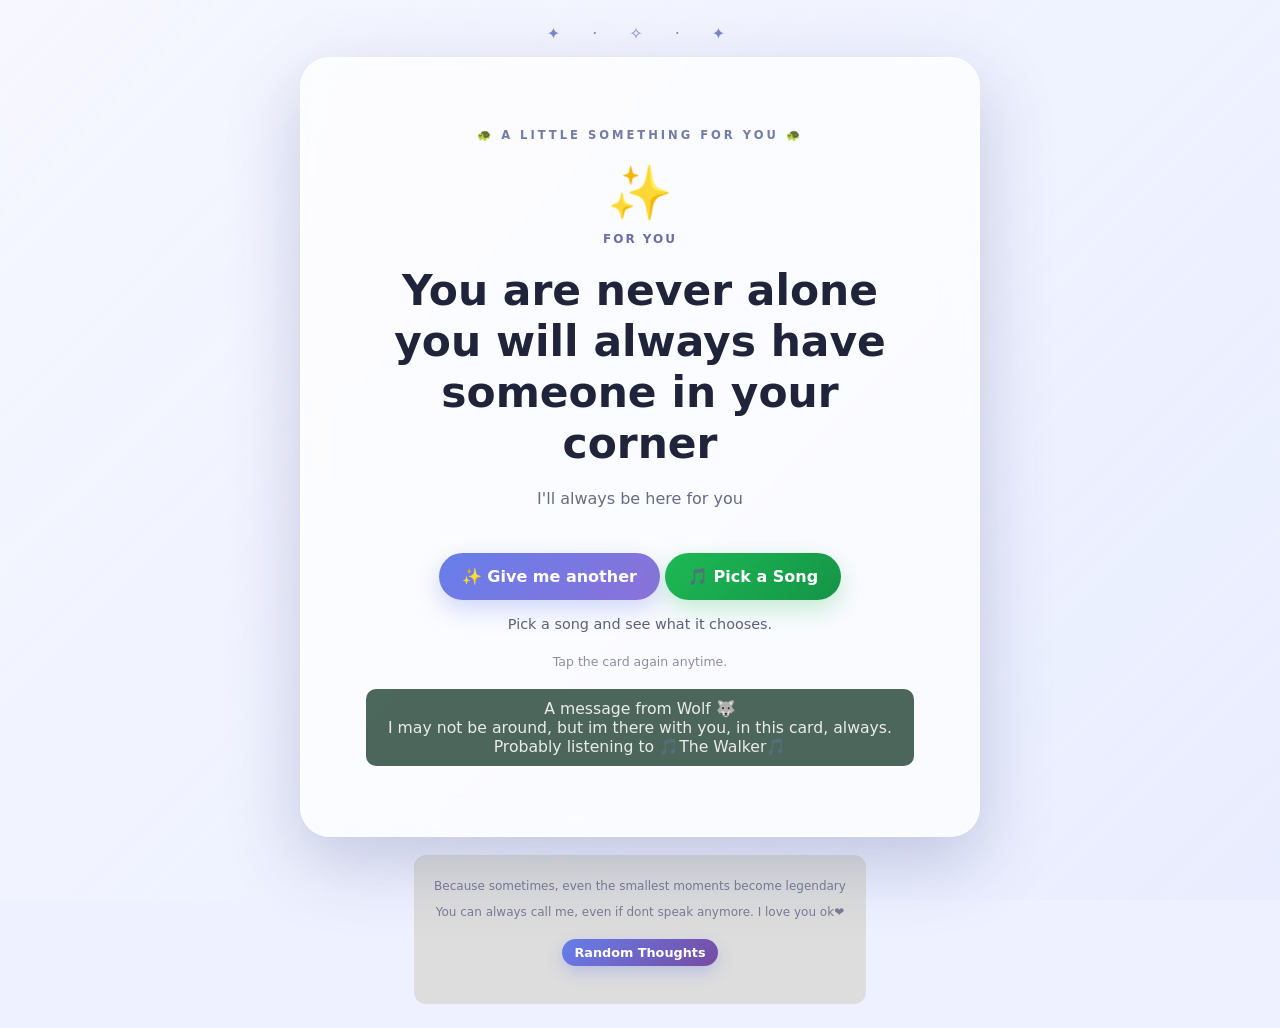
==== index.html @ e3e4c529 "Update" ====
<!DOCTYPE html>
<html lang="en">
<head>
  <meta charset="UTF-8">
  <meta name="viewport" content="width=device-width, initial-scale=1.0">
  <meta name="theme-color" content="#667eea">
  <title>🐢 A Little Something for You 💙</title>
  <link rel="stylesheet" href="style.css">
</head>

<body>
  <!--
    HAYLEA PICK-ME-UP
    ---------------------------------------------------------
    This page is intentionally simple so you can experiment.

    Main files:
      index.html  = page structure / words
      style.css   = appearance / layout / animations
      script.js   = messages / randomization / photos

    Put your own images inside the "photos" folder and add
    their filenames to the photos array in script.js.
  -->

  <!-- Background image layer -->
  <div id="background" class="background" aria-hidden="true"></div>
  <div class="background-overlay" aria-hidden="true"></div>

  <main class="app">
    <div class="sparkles" aria-hidden="true">✦　·　✧　·　✦</div>

    <section id="card" class="card" aria-live="polite">
      <div class="tiny-label">🐢 A little something for you 🐢</div>

      <div id="emoji" class="emoji">💙</div>

      <p id="category" class="category">FOR TODAY</p>

      <h1 id="message">Loading something for you...</h1>

      <p id="subtext" class="subtext">
        Take a breath. You don't have to figure everything out at once.
      </p>



      <button id="another" type="button">
        ✨ Give me another
      </button>

      <button id="spotifyRandom" type="button" class="spotify-button">
        🎵 Pick a Song
      </button>
      
      <div id="spotifyResult" class="spotify-result" aria-live="polite">
        Pick a song and see what it chooses.
      </div>

      <div class="hint">
        Tap the card again anytime.
      </div>

      <div class="special-message">
        <div class="special-message-title" id="specialTitle"></div>
        <div class="special-message-text" id="specialText"></div>
      </div>

    </section>

    <footer>
      <p>Because sometimes, even the smallest moments become legendary</p>
      <p>You can always call me, even if dont speak anymore. I love you ok❤️</p>

      <button id="randomSentenceBtn" type="button" class="sentence-button">
        Random Thoughts
      </button>

      <p id="randomSentenceResult" class="sentence-result" aria-live="polite"></p>
    </footer>
  </main>

  <script src="script.js"></script>
</body>
</html>
---- style.css ----
/*
  ============================================================
  HAYLEA PICK-ME-UP — STYLE SHEET
  ============================================================

  This is where you change how the website LOOKS.

  Want a different background?
  Change the .background section below.

  Want a darker card?
  Change .card.

  Want different button colors?
  Change button.

  Don't be afraid to experiment. CSS is very forgiving.
  ============================================================
*/

* {
  box-sizing: border-box;
}

:root {
  font-family:
    Inter,
    ui-sans-serif,
    system-ui,
    -apple-system,
    BlinkMacSystemFont,
    "Segoe UI",
    sans-serif;

  color: #20243a;
  background: #eef1ff;
}

/* ------------------------------------------------------------
   PAGE
   ------------------------------------------------------------ */

body {
  margin: 0;
  min-height: 100vh;
  overflow-x: hidden;
}

/* ------------------------------------------------------------
   ROTATING PHOTO BACKGROUND
   ------------------------------------------------------------ */

.background {
  position: fixed;
  inset: 0;
  z-index: -3;

  background-image: url("photos/default.jpg");
  background-position: center;
  background-size: cover;
  background-repeat: no-repeat;

  /*
    JavaScript changes this background image.

    The transition makes the photo fade rather than suddenly
    switching.
  */
  transition: opacity 0.7s ease, transform 1.2s ease;

  transform: scale(1.02);
}

/*
  This dark/soft layer sits over the photograph.

  Increase the last number in rgba() if you want the photo
  darker.

  Example:
    rgba(20, 25, 50, 0.65)

  Less:
    rgba(20, 25, 50, 0.25)
*/
.background-overlay {
  position: fixed;
  inset: 0;
  z-index: -2;

  background:
    linear-gradient(
      135deg,
      rgba(255, 255, 255, 0.45),
      rgba(230, 235, 255, 0.65)
    );

  backdrop-filter: blur(2px);
}

/* ------------------------------------------------------------
   MAIN LAYOUT
   ------------------------------------------------------------ */

.app {
  min-height: 100vh;

  display: flex;
  flex-direction: column;
  align-items: center;
  justify-content: center;

  padding: 24px;
}

/* ------------------------------------------------------------
   LITTLE DECORATION
   ------------------------------------------------------------ */

.sparkles {
  color: rgba(86, 99, 180, 0.75);

  letter-spacing: 8px;
  margin-bottom: 12px;

  animation: float 3s ease-in-out infinite;
}

/* ------------------------------------------------------------
   MESSAGE CARD
   ------------------------------------------------------------ */

.card {
  width: min(680px, 100%);

  padding:
    clamp(34px, 7vw, 70px)
    clamp(25px, 7vw, 65px);

  text-align: center;

  border:
    1px solid
    rgba(255, 255, 255, 0.75);

  border-radius: 30px;

  /*
    This is the glass effect.

    Want more transparent?
      rgba(255,255,255,.55)

    Want more solid?
      rgba(255,255,255,.90)
  */
  background: rgba(255, 255, 255, 0.72);

  box-shadow:
    0 25px 70px
    rgba(63, 73, 130, 0.25);

  backdrop-filter: blur(16px);

  transition:
    transform 0.25s ease,
    box-shadow 0.25s ease;
}

/* Animation applied when a new message appears */
.card.pop {
  animation: pop 0.38s ease;
}

/* ------------------------------------------------------------
   TEXT
   ------------------------------------------------------------ */

.tiny-label {
  text-transform: uppercase;

  letter-spacing: 3px;

  font-size: 0.72rem;
  font-weight: 700;

  color: #727aa6;
}

.emoji {
  font-size: 3.3rem;
  margin: 20px 0 8px;
}

.category {
  margin: 0;

  font-size: 0.75rem;
  font-weight: 800;

  letter-spacing: 2px;

  color: #6870a5;
}

h1 {
  margin: 20px auto 16px;

  max-width: 570px;

  font-size:
    clamp(1.65rem, 5vw, 2.65rem);

  line-height: 1.2;

  font-weight: 750;
}

.subtext {
  margin:
    0 auto
    30px;

  max-width: 510px;

  color: #666b82;

  line-height: 1.6;

  font-size: 1rem;
}

/* ------------------------------------------------------------
   BUTTON
   ------------------------------------------------------------ */

button {
  border: 0;

  border-radius: 999px;

  padding:
    14px
    23px;

  font: inherit;

  font-weight: 750;

  color: white;

  background:
    linear-gradient(
      135deg,
      #667eea,
      #8b72d9
    );

  box-shadow:
    0 9px 25px
    rgba(102, 126, 234, 0.3);

  cursor: pointer;

  transition:
    transform 0.18s ease,
    box-shadow 0.18s ease;
}

button:hover {
  transform: translateY(-2px);

  box-shadow:
    0 12px 30px
    rgba(102, 126, 234, 0.38);
}

button:active {
  transform: translateY(0);
}

button:focus-visible {
  outline:
    3px solid
    rgba(102, 126, 234, 0.4);

  outline-offset: 4px;
}

.spotify-button {
  margin-top: 12px;
  background: linear-gradient(135deg, #1db954, #159447);
  box-shadow: 0 9px 25px rgba(29, 185, 84, 0.25);
}

.spotify-button:hover {
  box-shadow: 0 12px 30px rgba(29, 185, 84, 0.34);
}

.spotify-result {
  margin: 14px auto 0;
  max-width: 560px;
  color: #596078;
  font-size: 0.9rem;
  line-height: 1.5;
  min-height: 1.4em;
}

.hint {
  margin-top: 18px;

  font-size: 0.78rem;

  color: #8a8da0;
}

.special-message {
  margin-top: 20px;

  font-size: 0.98rem;

  color: rgba(234, 235, 236, 1);

  background: rgba(18, 53, 36, 0.75);
  padding: 10px 18px;
  border-radius: 10px;
}

/* ------------------------------------------------------------
   FOOTER
   ------------------------------------------------------------ */

footer {
  margin-top: 18px;

  color: #777c98;

  font-size: 0.75rem;

  text-align: center;
  
  background: rgba(220, 220, 220, 0.95);
  padding: 12px 20px;
  border-radius: 12px;
}

.sentence-button {
  margin-top: 8px;
  padding: 6px 12px;
  font-size: 0.8rem;
  border: none;
  border-radius: 999px;
  cursor: pointer;
  color: #fff;
  background: linear-gradient(135deg, #667eea, #764ba2);
  box-shadow: 0 6px 16px rgba(102, 126, 234, 0.3);
}

.sentence-button:hover {
  box-shadow: 0 6px 16px rgba(102, 126, 234, 0.4);
}

.sentence-result {
  margin: 10px auto 0;
  max-width: 560px;
  color: #4a4e63;
  font-size: 0.85rem;
  line-height: 1.5;
  min-height: 1.2em;
}

/* ------------------------------------------------------------
   ANIMATIONS
   ------------------------------------------------------------ */

@keyframes pop {
  0% {
    opacity: 0.35;
    transform: scale(0.98);
  }

  100% {
    opacity: 1;
    transform: scale(1);
  }
}

@keyframes float {
  0%,
  100% {
    transform: translateY(0);
  }

  50% {
    transform: translateY(-5px);
  }
}

/* ------------------------------------------------------------
   MOBILE
   ------------------------------------------------------------ */

@media (max-width: 600px) {
  .app {
    padding: 16px;
  }

  .card {
    border-radius: 24px;
  }
}

/* Respect people who prefer reduced motion */
@media (prefers-reduced-motion: reduce) {
  *,
  *::before,
  *::after {
    animation: none !important;
    transition: none !important;
  }
}
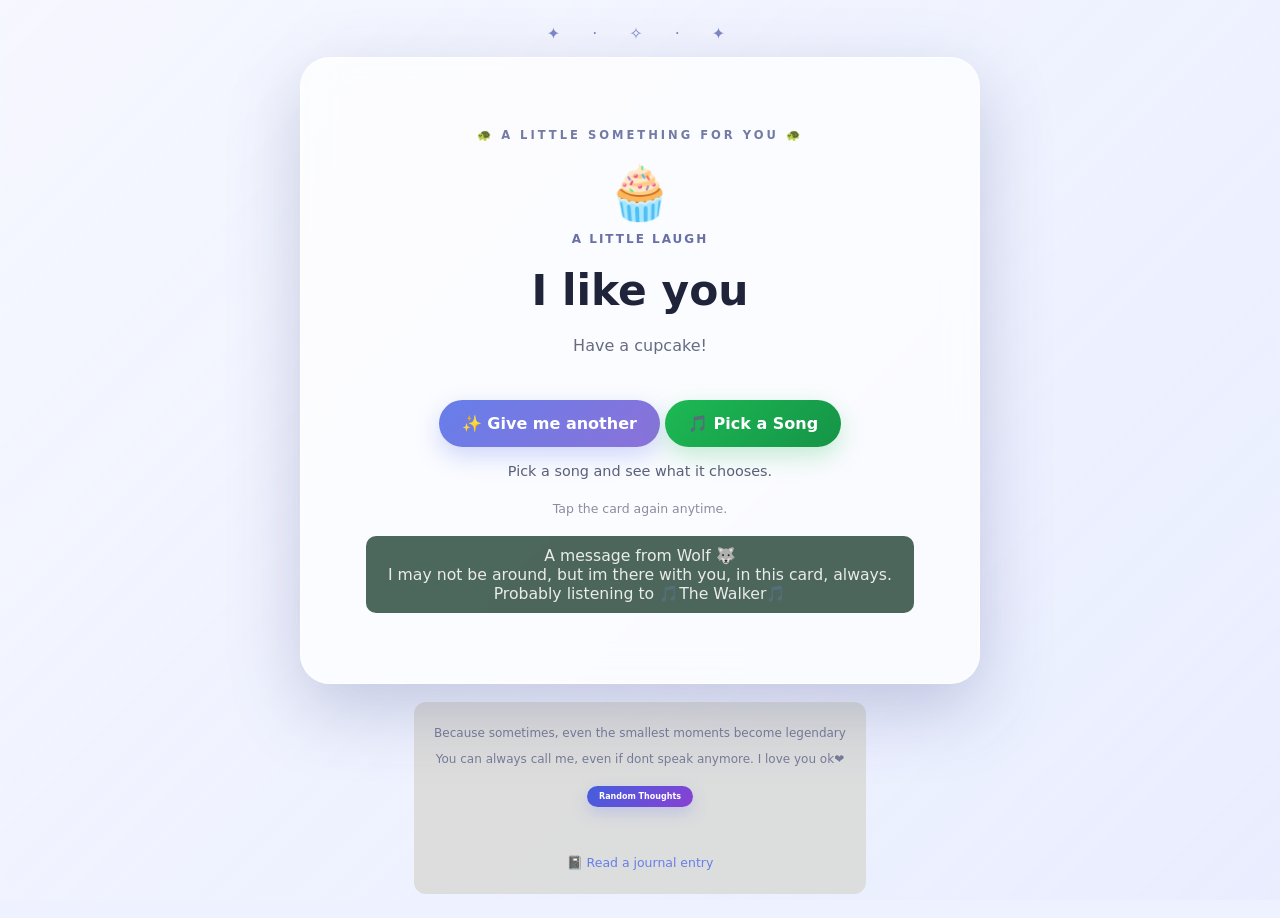
==== commit 19faa73a: "Update" ====
--- a/index.html
+++ b/index.html
@@ -77,6 +77,8 @@
       </button>
 
       <p id="randomSentenceResult" class="sentence-result" aria-live="polite"></p>
+
+      <p><a href="journal.html" class="journal-link">📓 Read a journal entry</a></p>
     </footer>
   </main>
 
--- a/style.css
+++ b/style.css
@@ -347,26 +347,38 @@
 .sentence-button {
   margin-top: 8px;
   padding: 6px 12px;
-  font-size: 0.8rem;
+  font-size: 0.5rem;
   border: none;
   border-radius: 999px;
   cursor: pointer;
-  color: #fff;
-  background: linear-gradient(135deg, #667eea, #764ba2);
-  box-shadow: 0 6px 16px rgba(102, 126, 234, 0.3);
+  color: #ffffff;
+  background: linear-gradient(135deg, #425fdd, #8a40d3);
+  box-shadow: 0 6px 16px rgba(115, 136, 228, 0.3);
 }
 
 .sentence-button:hover {
-  box-shadow: 0 6px 16px rgba(102, 126, 234, 0.4);
+  box-shadow: 0 6px 16px rgba(128, 149, 241, 0.4);
 }
 
 .sentence-result {
   margin: 10px auto 0;
   max-width: 560px;
-  color: #4a4e63;
-  font-size: 0.85rem;
+  color: #6478dd;
+  font-size: 0.6rem;
   line-height: 1.5;
   min-height: 1.2em;
+}
+
+.journal-link {
+  display: inline-block;
+  margin-top: 14px;
+  font-size: 0.78rem;
+  color: #667eea;
+  text-decoration: none;
+}
+
+.journal-link:hover {
+  text-decoration: underline;
 }
 
 /* ------------------------------------------------------------
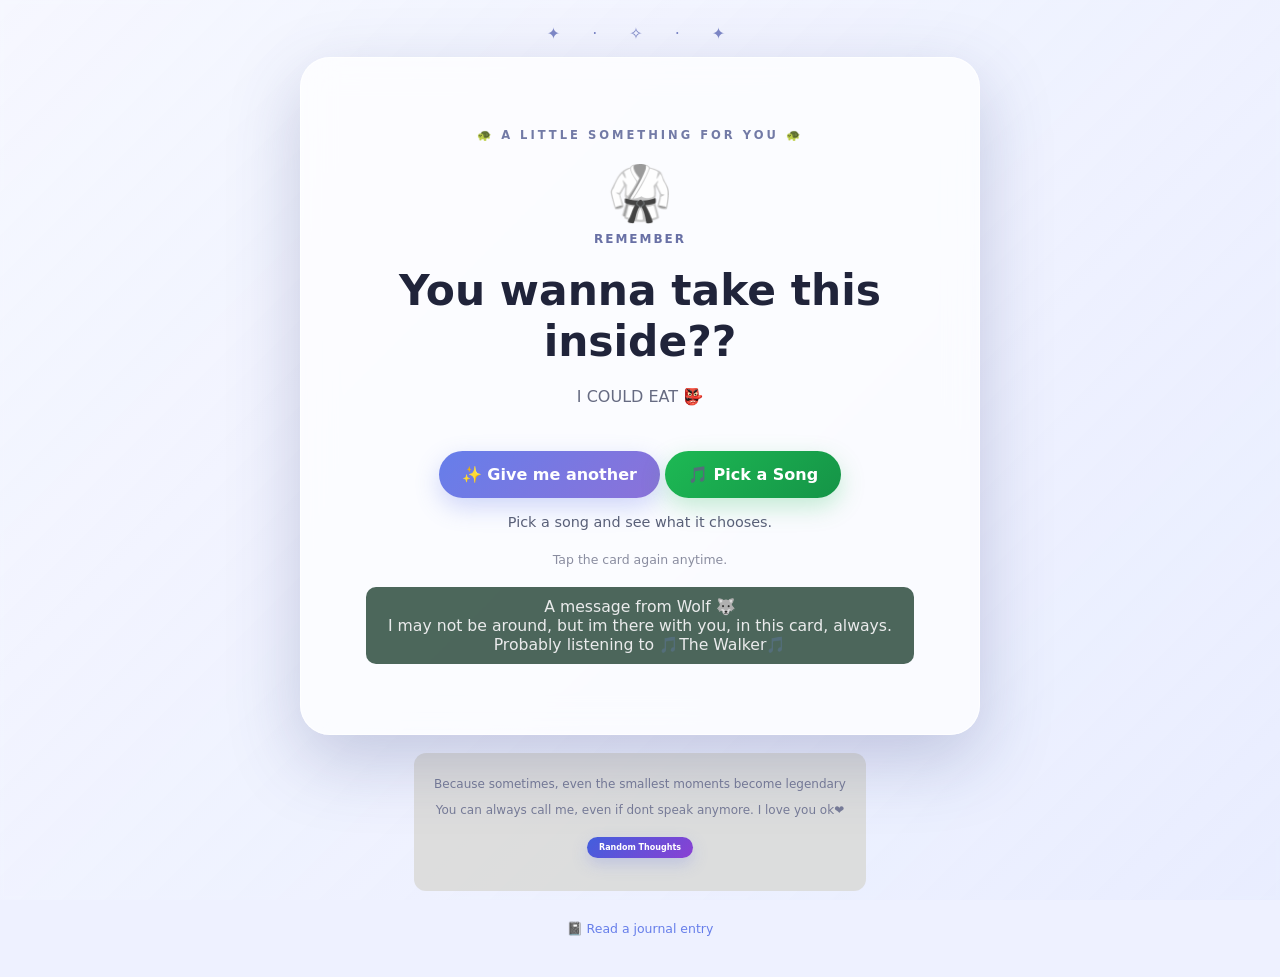
==== commit f8c046a4: "Update" ====
--- a/index.html
+++ b/index.html
@@ -78,8 +78,12 @@
 
       <p id="randomSentenceResult" class="sentence-result" aria-live="polite"></p>
 
-      <p><a href="journal.html" class="journal-link">📓 Read a journal entry</a></p>
     </footer>
+
+    <p class="journal-link-wrap">
+      <a href="journal.html" class="journal-link">📓 Read a journal entry</a>
+    </p>
+
   </main>
 
   <script src="script.js"></script>
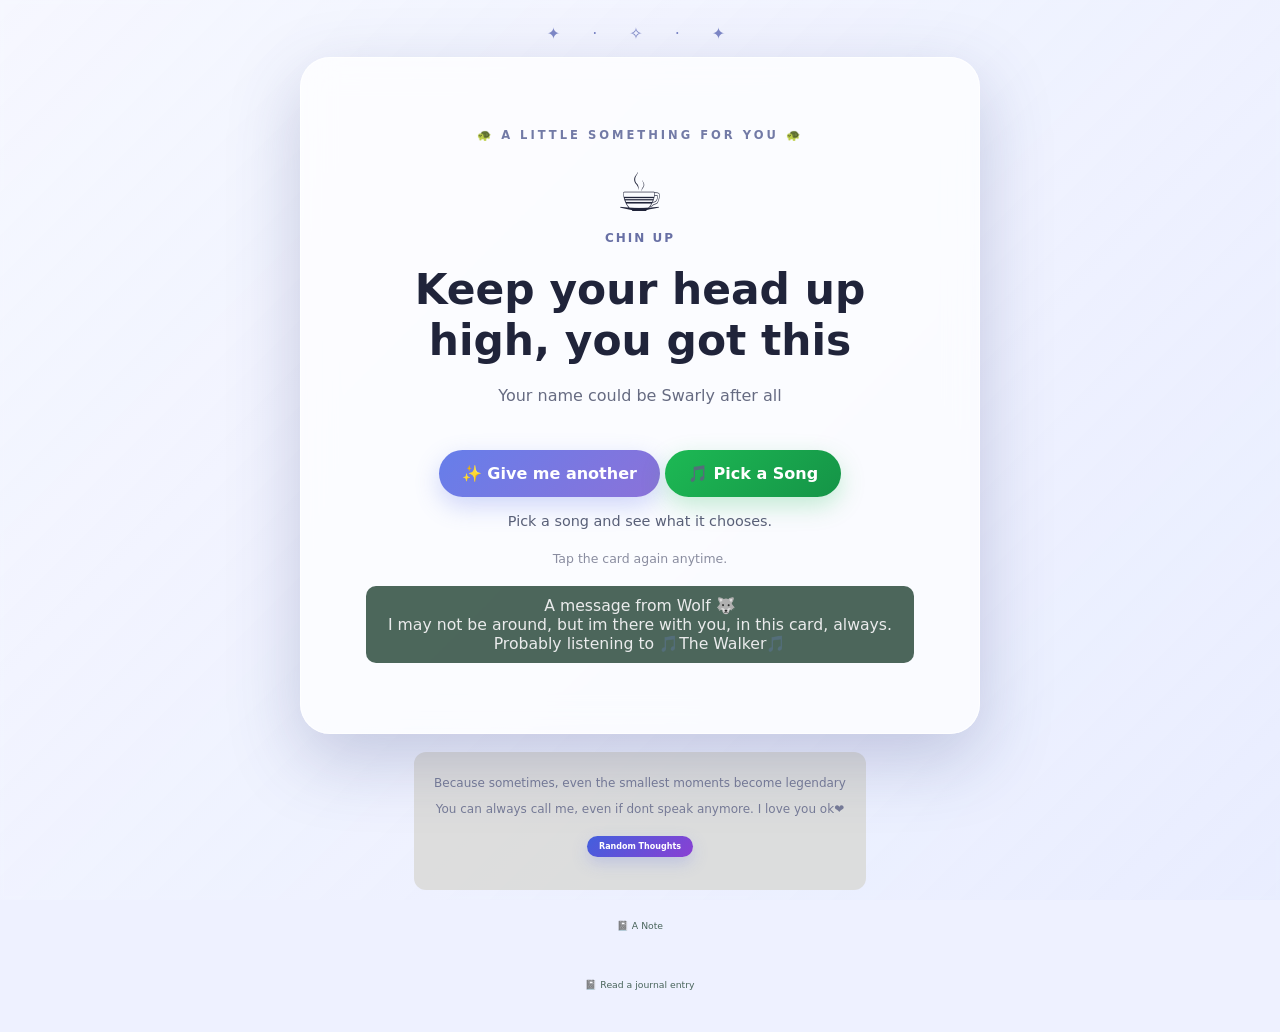
==== commit 9ad4c292: "Update" ====
--- a/index.html
+++ b/index.html
@@ -80,6 +80,11 @@
 
     </footer>
 
+
+    <p class="note-link-wrap">
+      <a href="note.html" class="note-link">📓 A Note</a>
+    </p>
+
     <p class="journal-link-wrap">
       <a href="journal.html" class="journal-link">📓 Read a journal entry</a>
     </p>
--- a/style.css
+++ b/style.css
@@ -369,11 +369,23 @@
   min-height: 1.2em;
 }
 
+.note-link {
+  display: inline-block;
+  margin-top: 14px;
+  font-size: 0.58rem;
+  color: rgba(18, 53, 36, 0.75);
+  text-decoration: none;
+}
+
+.note-link:hover {
+  text-decoration: underline;
+}
+
 .journal-link {
   display: inline-block;
   margin-top: 14px;
-  font-size: 0.78rem;
-  color: #667eea;
+  font-size: 0.58rem;
+  color: rgba(18, 53, 36, 0.75);
   text-decoration: none;
 }
 
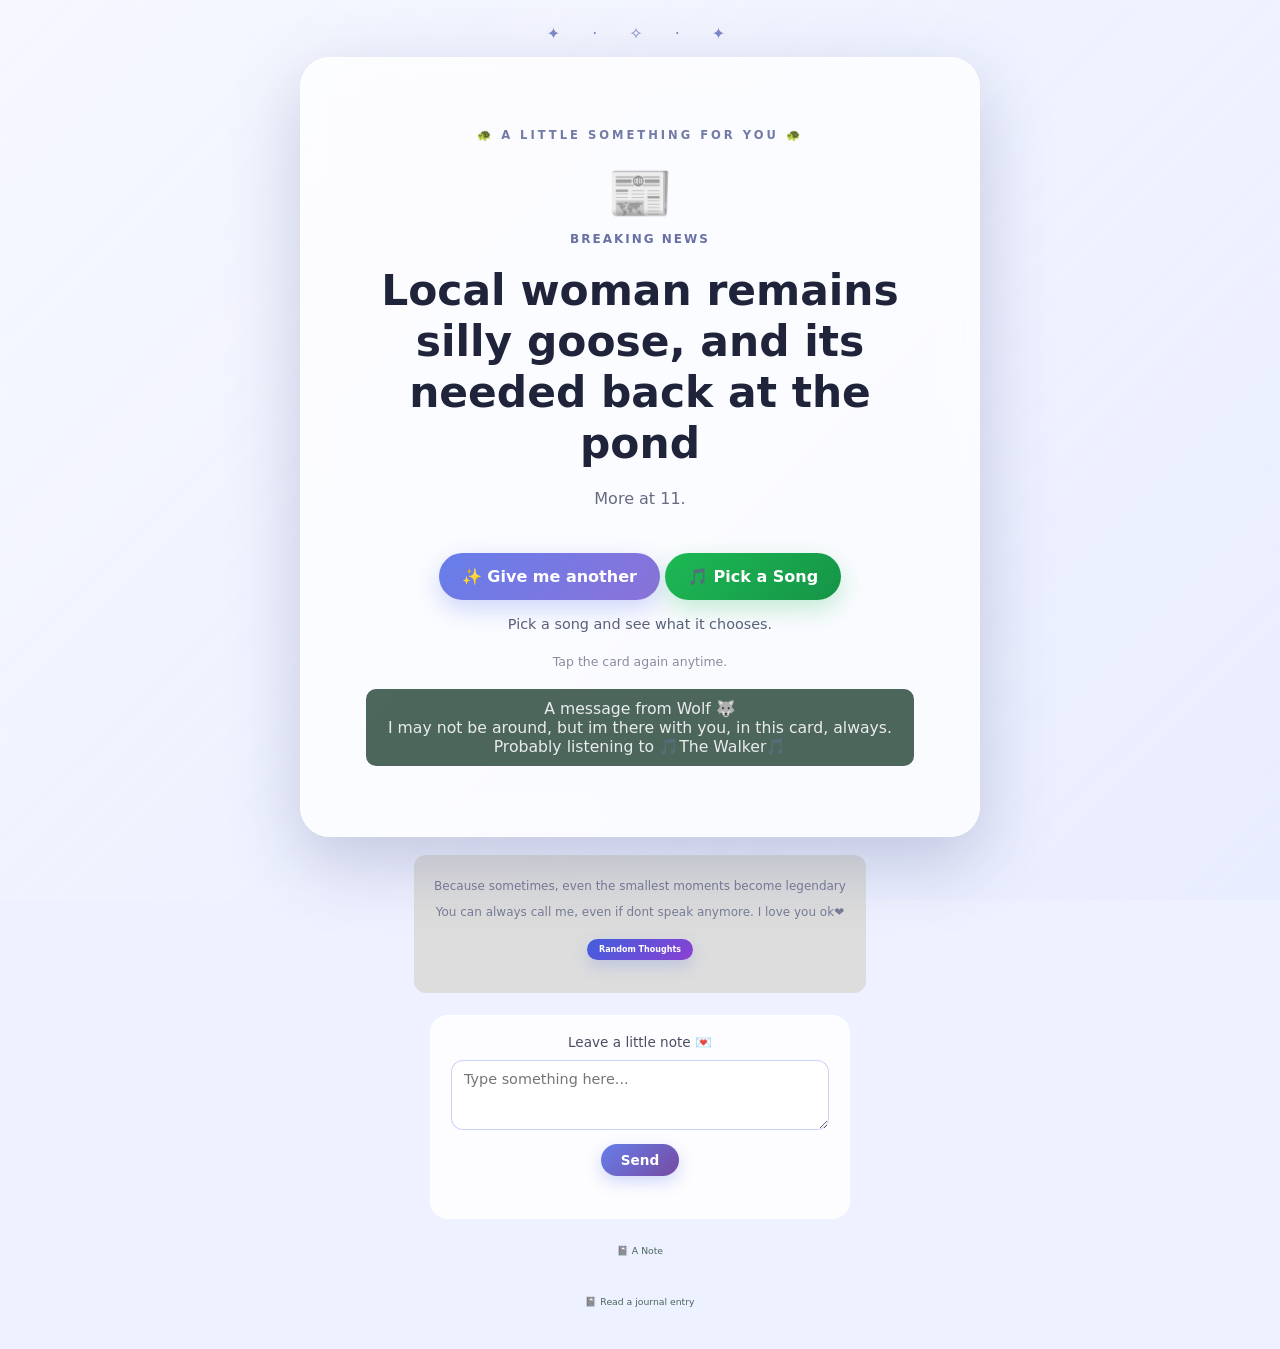
==== commit 70481403: "Update" ====
--- a/index.html
+++ b/index.html
@@ -80,6 +80,22 @@
 
     </footer>
 
+  <div class="discordnote-box">
+      <p class="discordnote-label">Leave a little note 💌</p>
+
+      <textarea
+        id="discordnoteInput"
+        class="discordnote-input"
+        rows="3"
+        placeholder="Type something here..."
+      ></textarea>
+
+      <button id="discordnoteSendBtn" type="button" class="discordnote-send-button">
+        Send
+      </button>
+
+      <p id="discordnoteStatus" class="discordnote-status" aria-live="polite"></p>
+    </div>
 
     <p class="note-link-wrap">
       <a href="note.html" class="note-link">📓 A Note</a>
--- a/style.css
+++ b/style.css
@@ -369,9 +369,72 @@
   min-height: 1.2em;
 }
 
+.discordnote-box {
+  width: min(420px, 100%);
+  margin: 22px auto 0;
+  padding: 18px 20px;
+  text-align: center;
+
+  background: rgba(255, 255, 255, 0.85);
+  border: 1px solid rgba(255, 255, 255, 0.75);
+  border-radius: 18px;
+}
+
+.discordnote-label {
+  font-size: 0.85rem;
+  color: #4a4e63;
+  margin: 0 0 10px;
+}
+
+.discordnote-input {
+  width: 100%;
+  resize: vertical;
+  padding: 10px 12px;
+  font-family: inherit;
+  font-size: 0.9rem;
+  color: #20243a;
+  border: 1px solid rgba(102, 126, 234, 0.35);
+  border-radius: 12px;
+  background: #fff;
+}
+
+.discordnote-input:focus {
+  outline: none;
+  border-color: #667eea;
+}
+
+.discordnote-send-button {
+  margin-top: 10px;
+  padding: 8px 20px;
+  font-size: 0.85rem;
+  border: none;
+  border-radius: 999px;
+  cursor: pointer;
+  color: #fff;
+  background: linear-gradient(135deg, #667eea, #764ba2);
+  box-shadow: 0 6px 16px rgba(102, 126, 234, 0.3);
+}
+
+.discordnote-send-button:hover {
+  box-shadow: 0 8px 20px rgba(102, 126, 234, 0.4);
+}
+
+.discordnote-send-button:disabled {
+  opacity: 0.6;
+  cursor: default;
+  box-shadow: none;
+}
+
+.discordnote-status {
+  margin: 10px 0 0;
+  font-size: 0.8rem;
+  color: #4a4e63;
+  min-height: 1.1em;
+}
+
 .note-link {
   display: inline-block;
-  margin-top: 14px;
+  margin-top: 10px;
   font-size: 0.58rem;
   color: rgba(18, 53, 36, 0.75);
   text-decoration: none;
@@ -383,7 +446,7 @@
 
 .journal-link {
   display: inline-block;
-  margin-top: 14px;
+  margin-top: 5px;
   font-size: 0.58rem;
   color: rgba(18, 53, 36, 0.75);
   text-decoration: none;
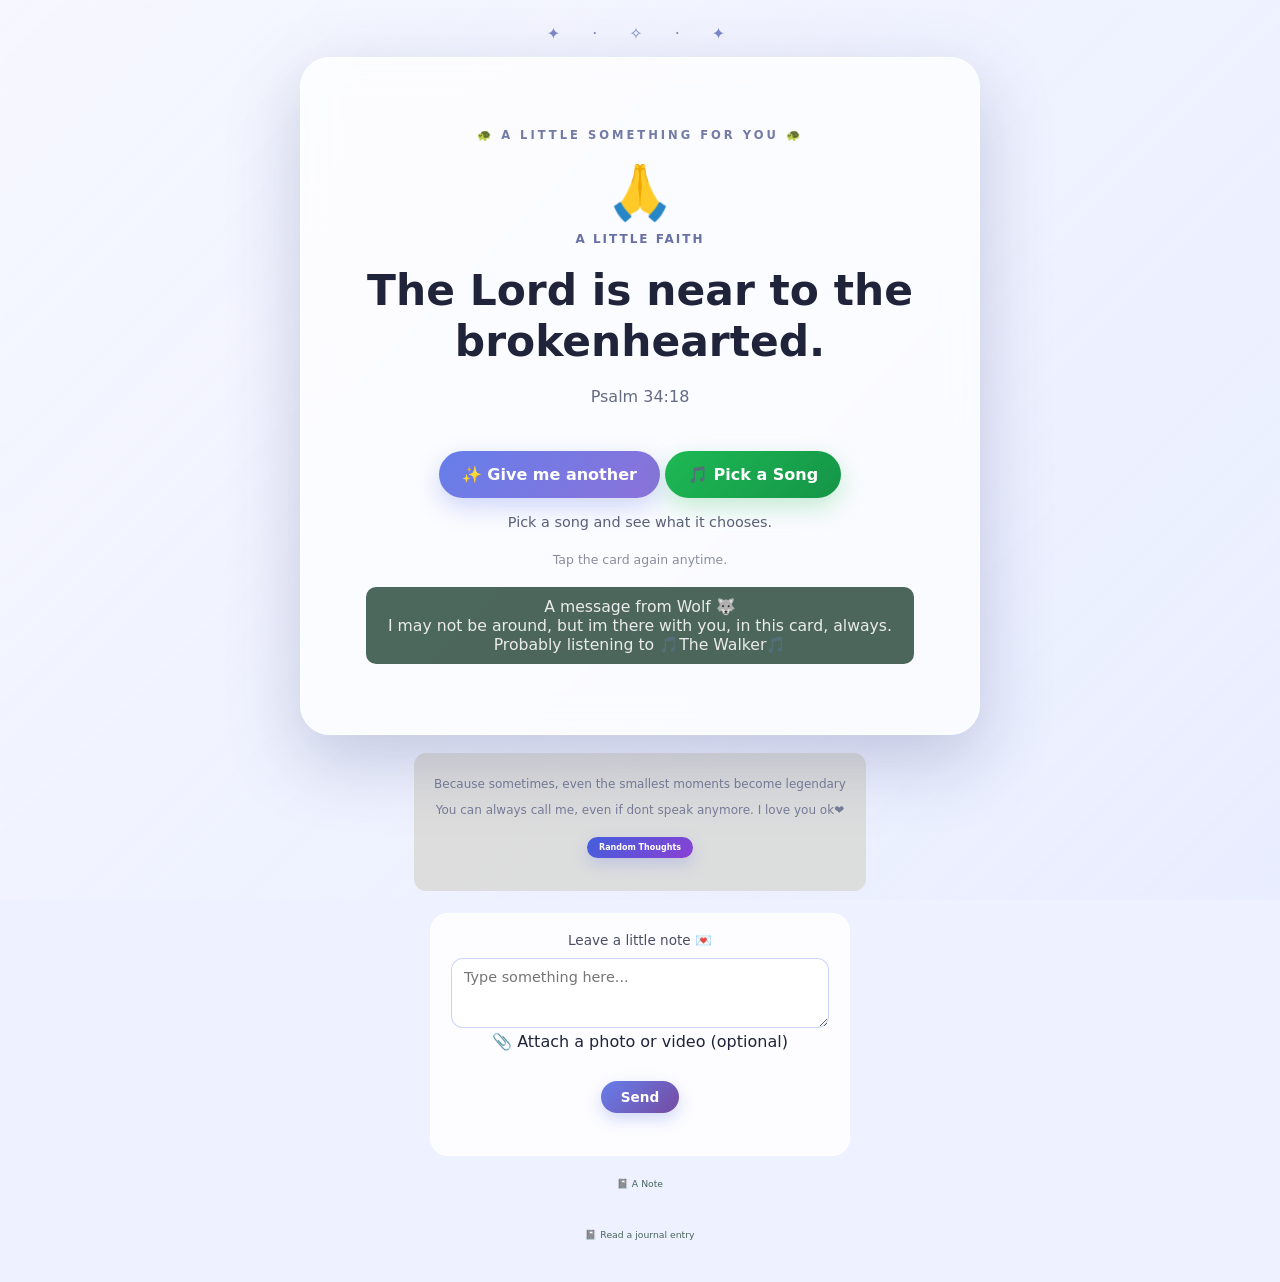
==== commit 22c3c931: "Update 1.9" ====
--- a/index.html
+++ b/index.html
@@ -90,6 +90,19 @@
         placeholder="Type something here..."
       ></textarea>
 
+      <label for="discordnoteFileInput" class="note-file-label">
+        📎 Attach a photo or video (optional)
+      </label>
+
+      <input
+        type="file"
+        id="discordnoteFileInput"
+        class="discordnote-file-input"
+        accept="image/*,video/*"
+      >
+
+      <p id="discordnoteFileName" class="discordnote-file-name"></p>
+
       <button id="discordnoteSendBtn" type="button" class="discordnote-send-button">
         Send
       </button>
--- a/style.css
+++ b/style.css
@@ -403,6 +403,29 @@
   border-color: #667eea;
 }
 
+/* Attachment */
+
+.discordnote-file-label {
+  display: block;
+  margin-top: 10px;
+  font-size: 0.78rem;
+  color: #667eea;
+  cursor: pointer;
+}
+
+.discordnote-file-input {
+  display: none;
+}
+
+.discordnote-file-name {
+  margin: 6px 0 0;
+  font-size: 0.75rem;
+  color: #4a4e63;
+  min-height: 1.1em;
+  word-break: break-all;
+}
+
+
 .discordnote-send-button {
   margin-top: 10px;
   padding: 8px 20px;
@@ -434,7 +457,7 @@
 
 .note-link {
   display: inline-block;
-  margin-top: 10px;
+  margin-top: 5px;
   font-size: 0.58rem;
   color: rgba(18, 53, 36, 0.75);
   text-decoration: none;
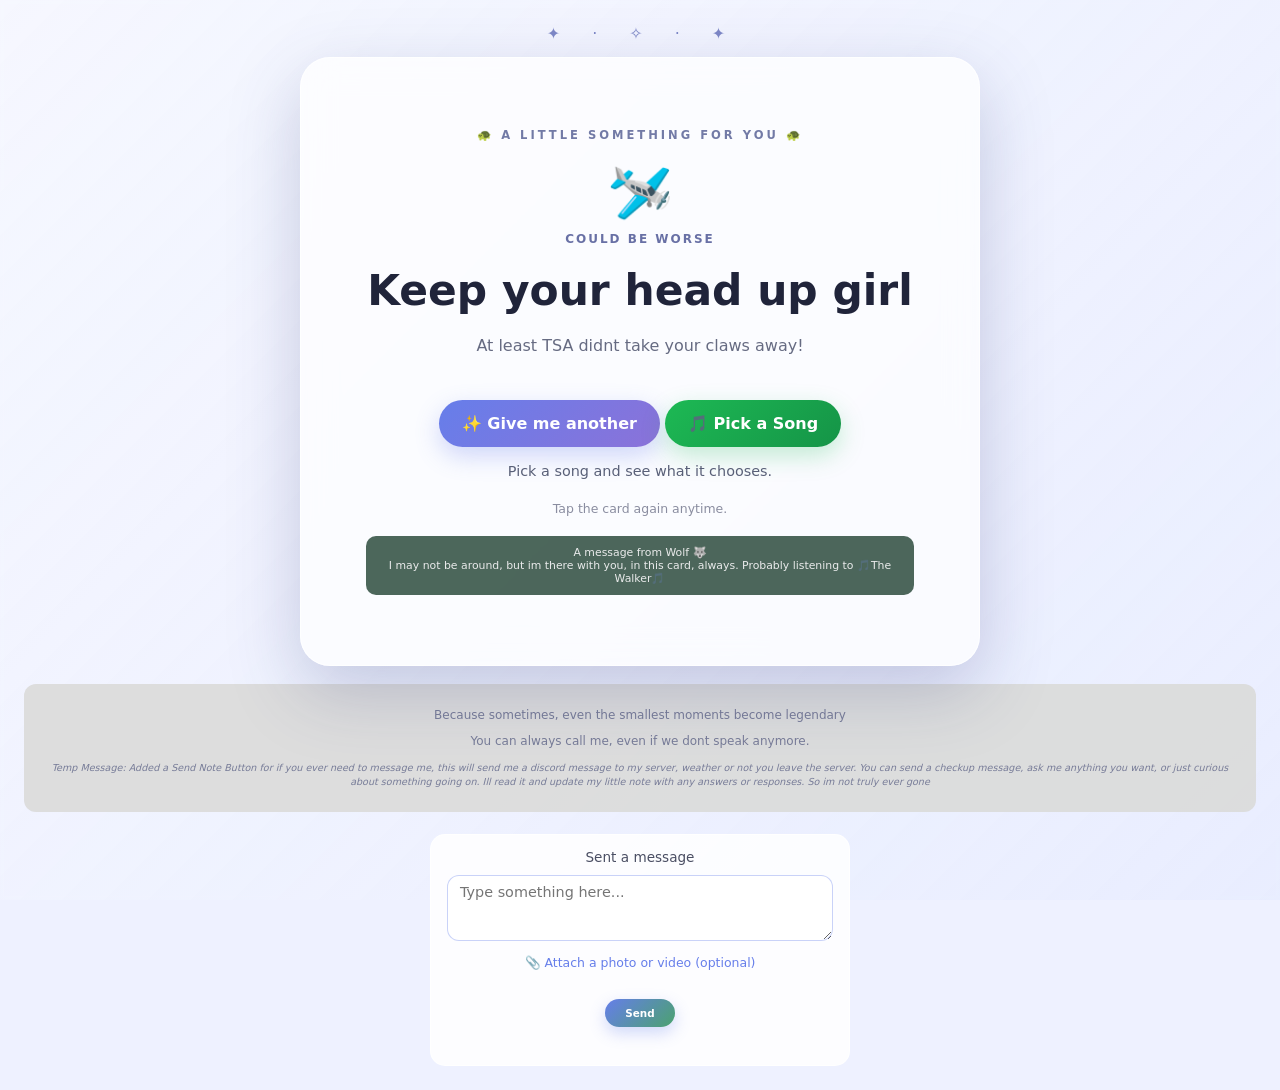
==== commit 51d1ff19: "Update 1.9" ====
--- a/index.html
+++ b/index.html
@@ -70,18 +70,17 @@
 
     <footer>
       <p>Because sometimes, even the smallest moments become legendary</p>
-      <p>You can always call me, even if dont speak anymore. I love you ok❤️</p>
-
-      <button id="randomSentenceBtn" type="button" class="sentence-button">
-        Random Thoughts
-      </button>
-
-      <p id="randomSentenceResult" class="sentence-result" aria-live="polite"></p>
-
+      <p>You can always call me, even if we dont speak anymore. <!-- <em style="font-size: 0.7em;">I love you ok❤️</em></p> -->
+      <!-- <p>540-204-5857</p> -->
+      <p><em style="font-size: 0.8em;">Temp Message: Added a Send Note Button for if you ever need to message me,
+        this will send me a discord message to my server, weather or not you leave the
+        server. You can send a checkup message, ask me anything you want, or just curious about something going on. Ill read it
+        and update my little note with any answers or responses. So im not truly ever gone
+      </em></p>
     </footer>
 
-  <div class="discordnote-box">
-      <p class="discordnote-label">Leave a little note 💌</p>
+     <div class="discordnote-box">
+      <p class="discordnote-label">Sent a message</p>
 
       <textarea
         id="discordnoteInput"
@@ -90,7 +89,7 @@
         placeholder="Type something here..."
       ></textarea>
 
-      <label for="discordnoteFileInput" class="note-file-label">
+      <label for="discordnoteFileInput" class="discordnote-file-label">
         📎 Attach a photo or video (optional)
       </label>
 
@@ -110,13 +109,13 @@
       <p id="discordnoteStatus" class="discordnote-status" aria-live="polite"></p>
     </div>
 
-    <p class="note-link-wrap">
+    <!-- <p class="note-link-wrap">
       <a href="note.html" class="note-link">📓 A Note</a>
     </p>
 
     <p class="journal-link-wrap">
       <a href="journal.html" class="journal-link">📓 Read a journal entry</a>
-    </p>
+    </p> -->
 
   </main>
 
--- a/style.css
+++ b/style.css
@@ -317,7 +317,7 @@
 .special-message {
   margin-top: 20px;
 
-  font-size: 0.98rem;
+  font-size: 0.68rem;
 
   color: rgba(234, 235, 236, 1);
 
@@ -326,58 +326,15 @@
   border-radius: 10px;
 }
 
-/* ------------------------------------------------------------
-   FOOTER
-   ------------------------------------------------------------ */
-
-footer {
-  margin-top: 18px;
-
-  color: #777c98;
-
-  font-size: 0.75rem;
-
-  text-align: center;
-  
-  background: rgba(220, 220, 220, 0.95);
-  padding: 12px 20px;
-  border-radius: 12px;
-}
-
-.sentence-button {
-  margin-top: 8px;
-  padding: 6px 12px;
-  font-size: 0.5rem;
-  border: none;
-  border-radius: 999px;
-  cursor: pointer;
-  color: #ffffff;
-  background: linear-gradient(135deg, #425fdd, #8a40d3);
-  box-shadow: 0 6px 16px rgba(115, 136, 228, 0.3);
-}
-
-.sentence-button:hover {
-  box-shadow: 0 6px 16px rgba(128, 149, 241, 0.4);
-}
-
-.sentence-result {
-  margin: 10px auto 0;
-  max-width: 560px;
-  color: #6478dd;
-  font-size: 0.6rem;
-  line-height: 1.5;
-  min-height: 1.2em;
-}
-
 .discordnote-box {
   width: min(420px, 100%);
   margin: 22px auto 0;
-  padding: 18px 20px;
+  padding: 14px 16px;
   text-align: center;
 
   background: rgba(255, 255, 255, 0.85);
   border: 1px solid rgba(255, 255, 255, 0.75);
-  border-radius: 18px;
+  border-radius: 15px;
 }
 
 .discordnote-label {
@@ -389,7 +346,7 @@
 .discordnote-input {
   width: 100%;
   resize: vertical;
-  padding: 10px 12px;
+  padding: 8px 12px;
   font-family: inherit;
   font-size: 0.9rem;
   color: #20243a;
@@ -403,8 +360,6 @@
   border-color: #667eea;
 }
 
-/* Attachment */
-
 .discordnote-file-label {
   display: block;
   margin-top: 10px;
@@ -425,16 +380,15 @@
   word-break: break-all;
 }
 
-
 .discordnote-send-button {
   margin-top: 10px;
   padding: 8px 20px;
-  font-size: 0.85rem;
+  font-size: 0.65rem;
   border: none;
   border-radius: 999px;
   cursor: pointer;
   color: #fff;
-  background: linear-gradient(135deg, #667eea, #764ba2);
+  background: linear-gradient(135deg, #667eea, #4ba26f);
   box-shadow: 0 6px 16px rgba(102, 126, 234, 0.3);
 }
 
@@ -455,28 +409,24 @@
   min-height: 1.1em;
 }
 
-.note-link {
-  display: inline-block;
-  margin-top: 5px;
-  font-size: 0.58rem;
-  color: rgba(18, 53, 36, 0.75);
-  text-decoration: none;
-}
-
-.note-link:hover {
-  text-decoration: underline;
-}
-
-.journal-link {
-  display: inline-block;
-  margin-top: 5px;
-  font-size: 0.58rem;
-  color: rgba(18, 53, 36, 0.75);
-  text-decoration: none;
-}
-
-.journal-link:hover {
-  text-decoration: underline;
+
+
+/* ------------------------------------------------------------
+   FOOTER
+   ------------------------------------------------------------ */
+
+footer {
+  margin-top: 18px;
+
+  color: #777c98;
+
+  font-size: 0.75rem;
+
+  text-align: center;
+  
+  background: rgba(220, 220, 220, 0.95);
+  padding: 12px 20px;
+  border-radius: 12px;
 }
 
 /* ------------------------------------------------------------
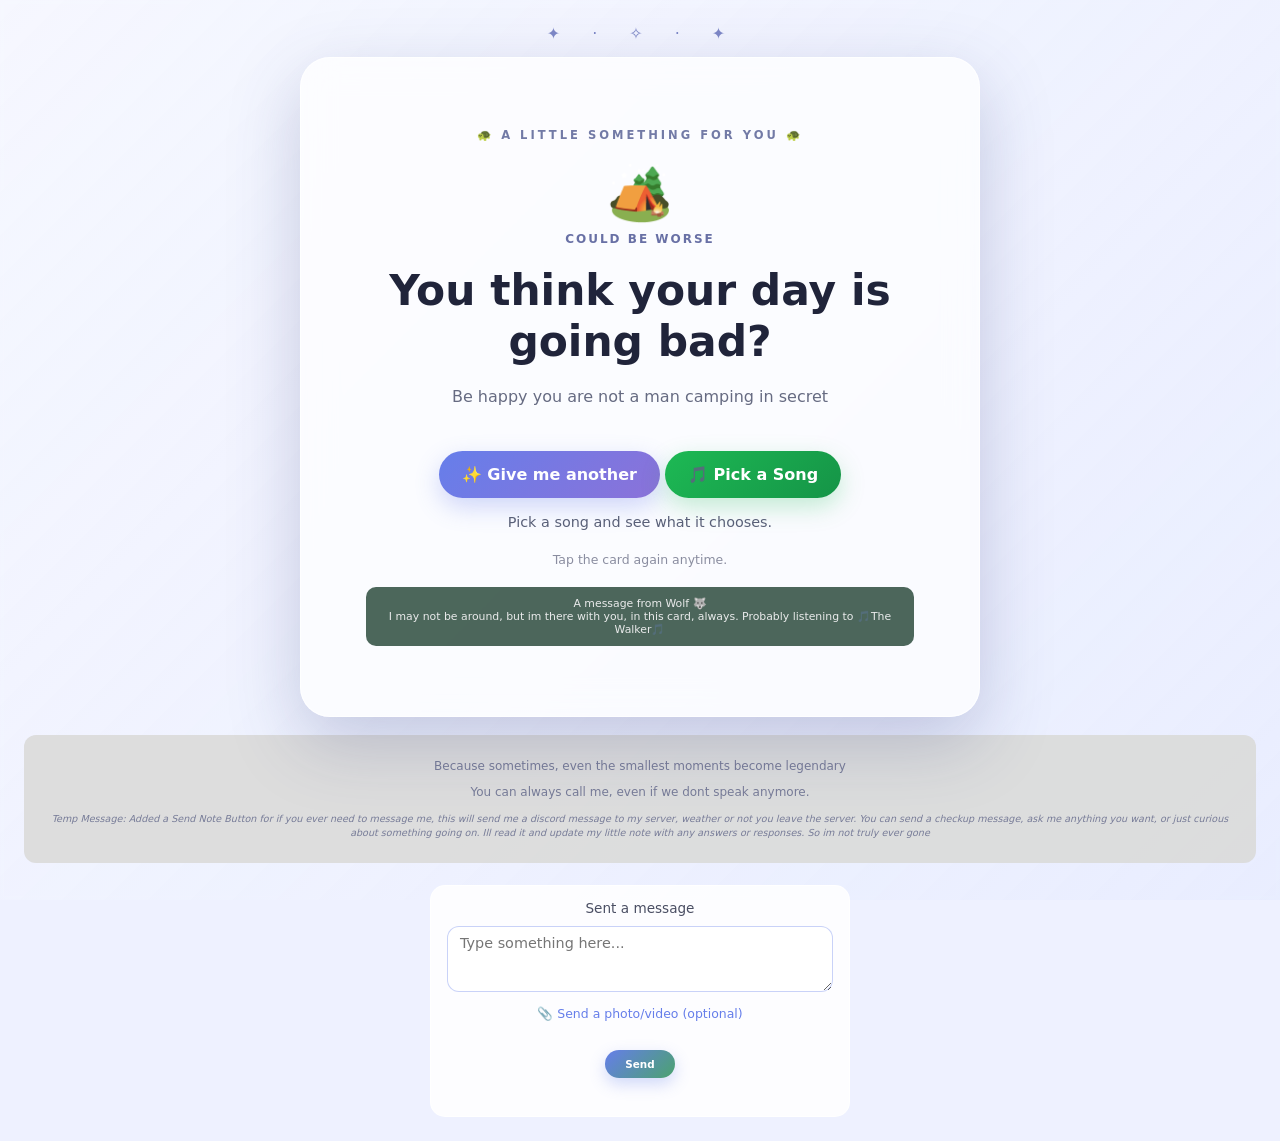
==== commit 4852ecb3: "Update 1.9.1" ====
--- a/index.html
+++ b/index.html
@@ -90,7 +90,7 @@
       ></textarea>
 
       <label for="discordnoteFileInput" class="discordnote-file-label">
-        📎 Attach a photo or video (optional)
+        📎 Send a photo/video (optional)
       </label>
 
       <input
